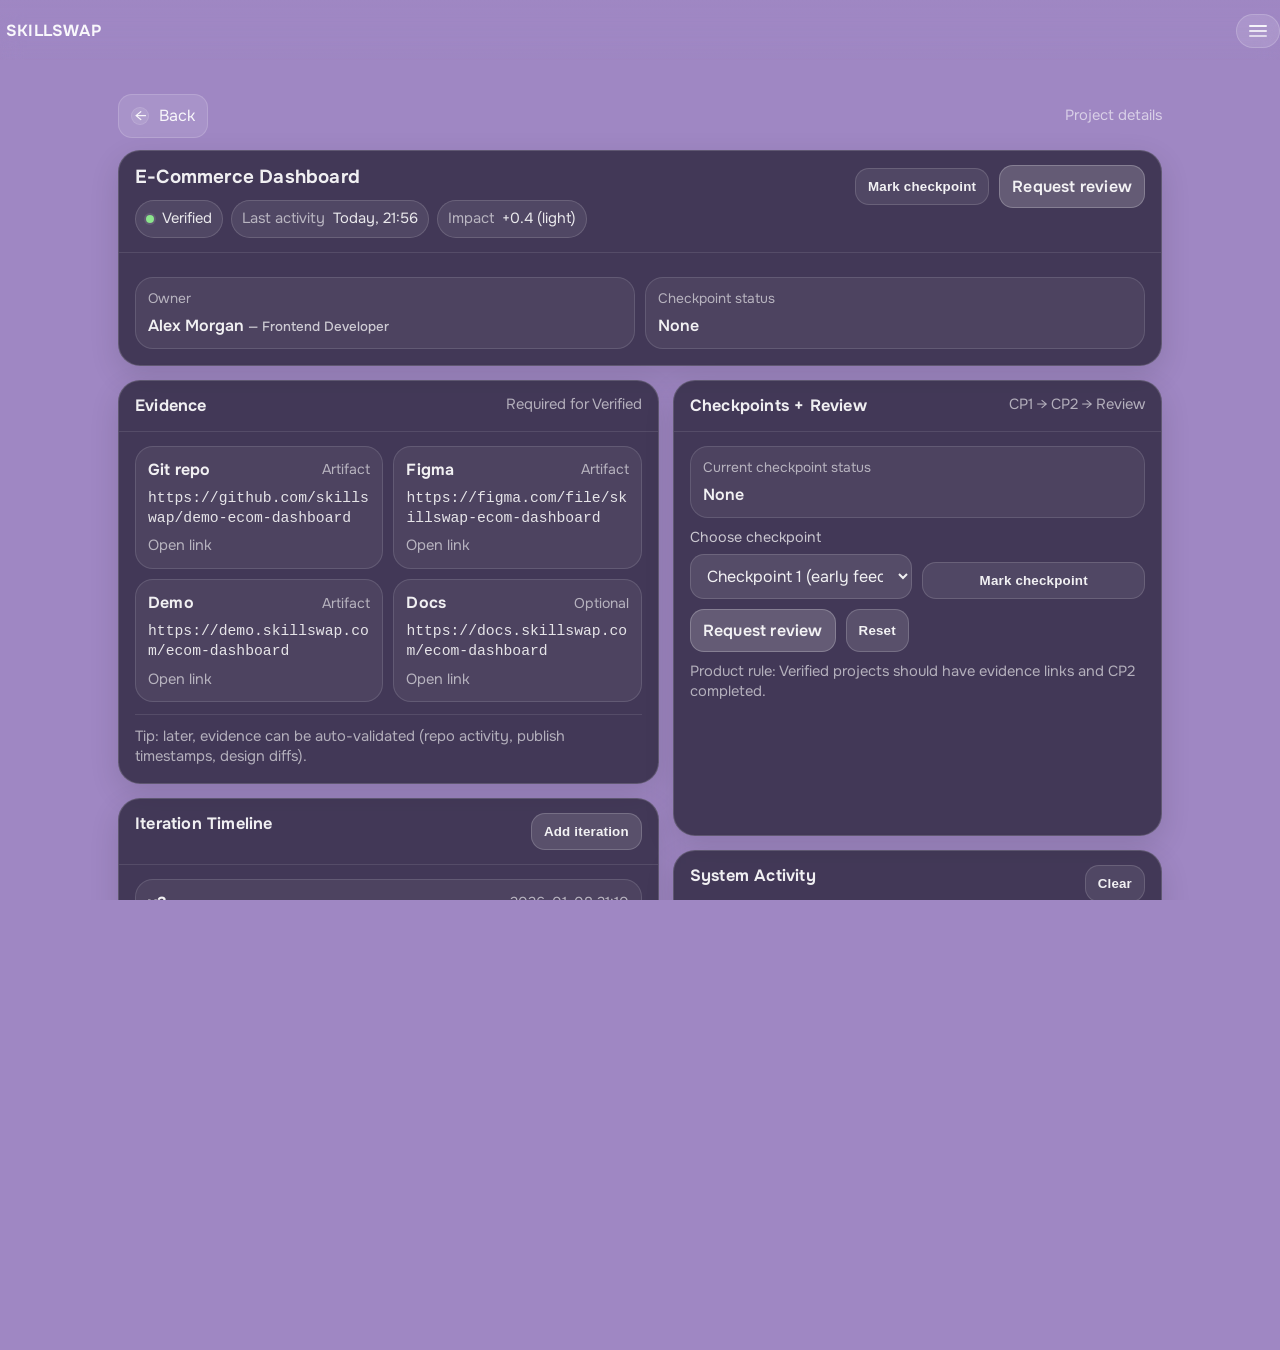
==== project-details.html @ e88d5f63 "Add files via upload" ====
<!doctype html>
<html lang="en">
<head>
  <meta charset="utf-8" />
  <meta name="viewport" content="width=device-width,initial-scale=1" />
  <title>SkillSwap — Project Details</title>

  <!-- Onest (matches existing vibe; if already loaded globally in your project, keeping this is fine) -->
  <link rel="preconnect" href="https://fonts.googleapis.com" />
  <link rel="preconnect" href="https://fonts.gstatic.com" crossorigin />
  <link href="https://fonts.googleapis.com/css2?family=Onest:wght@300;400;500;600;700&display=swap" rel="stylesheet" />

  <style>

    /* topbar stays sticky */
.topbar{
  position: sticky;
  top: 0;
  z-index: 30;
  padding: 18px 28px; /* edge gutter like your home */
  background: linear-gradient(to bottom, rgba(159,135,195,0.92), rgba(159,135,195,0.68), rgba(159,135,195,0));
  backdrop-filter: blur(10px);
}

/* full-bleed header: no pill container */
.header.header--full{
  max-width: none;
  width: 100%;
  margin: 0;
  padding: 0;
  border: none;
  border-radius: 0;
  background: transparent;
  box-shadow: none;
  display: flex;
  align-items: center;
  justify-content: space-between;
}

/* optional: make the hamburger float subtle like your screenshot */
.menuBtn{
  border: 1px solid rgba(255,255,255,0.18);
  background: rgba(31,27,46,0.14);
  backdrop-filter: blur(8px);
  border-radius: 14px;
}

/* mobile gutters */
@media (max-width: 720px){
  .topbar{ padding: 16px 16px; }
}

    :root{
      --bg: #9F87C3;
      --ink: #1F1B2E;

      --glass: rgba(31,27,46,0.72);
      --glass-2: rgba(31,27,46,0.62);
      --stroke: rgba(255,255,255,0.16);
      --stroke-2: rgba(255,255,255,0.10);

      --text: rgba(255,255,255,0.92);
      --muted: rgba(255,255,255,0.72);
      --muted-2: rgba(255,255,255,0.60);

      --shadow: 0 20px 60px rgba(0,0,0,0.18);
      --shadow-soft: 0 10px 30px rgba(0,0,0,0.12);

      --radius-xl: 22px;
      --radius-lg: 18px;
      --radius-md: 14px;
      --radius-sm: 12px;

      --pad: 18px;
      --max: 1080px;

      --focus: rgba(255,255,255,0.92);
      --focusRing: 0 0 0 3px rgba(255,255,255,0.22), 0 0 0 1px rgba(31,27,46,0.35) inset;
    }

    *{ box-sizing: border-box; }
    html, body{ height: 100%; }
    body{
      margin: 0;
      font-family: "Onest", system-ui, -apple-system, Segoe UI, Roboto, Helvetica, Arial, sans-serif;
      background: var(--bg);
      color: var(--text);
      line-height: 1.35;

      /* Keep scrollbar hidden but scroll works */
      overflow-y: auto;
      scrollbar-width: none;              /* Firefox */
      -ms-overflow-style: none;           /* IE/old Edge */
    }
    body::-webkit-scrollbar{ display:none; } /* WebKit */

    a{ color: inherit; text-decoration: none; }
    a:hover{ text-decoration: underline; }

    .wrap{
      max-width: var(--max);
      margin: 0 auto;
      padding: 18px 18px 56px;
    }

    /* ===== Header (keep EXACT same structure you used before if possible) ===== */
    .topbar{
      position: sticky;
      top: 0;
      z-index: 30;
      padding: 14px 0 12px;
      background: linear-gradient(to bottom, rgba(159,135,195,0.92), rgba(159,135,195,0.68), rgba(159,135,195,0));
      backdrop-filter: blur(10px);
    }

    .header{
      display:flex;
      align-items:center;
      justify-content: space-between;
      gap: 12px;

      border: 1px solid var(--stroke-2);
      background: rgba(31,27,46,0.18);
      backdrop-filter: blur(10px);
      box-shadow: var(--shadow-soft);
      border-radius: 999px;
      padding: 10px 12px;
    }

    .brand{
      display:flex;
      align-items:center;
      gap: 10px;
      padding-left: 6px;
      user-select: none;
    }

    .brandMark{
      width: 28px;
      height: 28px;
      border-radius: 10px;
      background: rgba(255,255,255,0.16);
      border: 1px solid rgba(255,255,255,0.18);
      box-shadow: 0 8px 20px rgba(0,0,0,0.14);
    }

    .brandName{
      font-weight: 650;
      letter-spacing: 0.2px;
      color: rgba(255,255,255,0.94);
    }

    .menuBtn{
      appearance: none;
      border: 1px solid rgba(255,255,255,0.18);
      background: rgba(255,255,255,0.12);
      color: rgba(255,255,255,0.92);
      border-radius: 999px;
      padding: 10px 12px;
      cursor: pointer;
      display:flex;
      align-items:center;
      gap: 10px;
      transition: transform 140ms ease, background 140ms ease, border-color 140ms ease;
    }
    .menuBtn:hover{ transform: translateY(-1px); background: rgba(255,255,255,0.14); }
    .menuBtn:active{ transform: translateY(0px); }
    .menuBtn:focus-visible{ outline: none; box-shadow: var(--focusRing); }

    .hamburger{
      width: 18px; height: 12px; position: relative; display:inline-block;
    }
    .hamburger span{
      position:absolute; left:0; right:0;
      height: 2px; border-radius: 2px;
      background: rgba(255,255,255,0.90);
    }
    .hamburger span:nth-child(1){ top: 0; }
    .hamburger span:nth-child(2){ top: 5px; opacity: 0.85; }
    .hamburger span:nth-child(3){ bottom: 0; opacity: 0.7; }

    /* ===== Menu Overlay (ONE controller, uses [hidden]) ===== */
    .menuOverlay[hidden]{ display:none; }
    .menuOverlay{
      position: fixed;
      inset: 0;
      z-index: 50;
      background: rgba(18,14,30,0.52);
      backdrop-filter: blur(8px);
      padding: 18px;
    }

    .menuPanel{
      max-width: 520px;
      margin: 10vh auto 0;
      border-radius: var(--radius-xl);
      background: rgba(31,27,46,0.80);
      border: 1px solid rgba(255,255,255,0.16);
      box-shadow: var(--shadow);
      overflow: hidden;
    }

    .menuHead{
      display:flex;
      align-items:center;
      justify-content: space-between;
      padding: 14px 14px;
      border-bottom: 1px solid rgba(255,255,255,0.10);
    }
    .menuHead .title{
      font-weight: 650;
      letter-spacing: 0.2px;
    }
    .iconBtn{
      appearance: none;
      border: 1px solid rgba(255,255,255,0.18);
      background: rgba(255,255,255,0.10);
      color: rgba(255,255,255,0.92);
      border-radius: 12px;
      padding: 10px 12px;
      cursor: pointer;
      transition: background 140ms ease, transform 140ms ease;
    }
    .iconBtn:hover{ background: rgba(255,255,255,0.12); transform: translateY(-1px); }
    .iconBtn:active{ transform: translateY(0px); }
    .iconBtn:focus-visible{ outline:none; box-shadow: var(--focusRing); }

    .menuBody{ padding: 12px; }
    .menuList{
      display:grid;
      gap: 10px;
    }

    .menuItem{
      display:flex;
      align-items:center;
      justify-content: space-between;
      padding: 12px 12px;
      border-radius: 14px;
      border: 1px solid rgba(255,255,255,0.12);
      background: rgba(255,255,255,0.06);
      transition: transform 140ms ease, background 140ms ease, border-color 140ms ease;
    }
    .menuItem:hover{ transform: translateY(-1px); background: rgba(255,255,255,0.08); border-color: rgba(255,255,255,0.16); }
    .menuItem .hint{ color: var(--muted-2); font-size: 0.92rem; }

    /* ===== Page layout ===== */
    .grid{
      display:grid;
      grid-template-columns: 1.05fr 0.95fr;
      gap: 14px;
      margin-top: 14px;
    }

    @media (max-width: 920px){
      .grid{ grid-template-columns: 1fr; }
      .menuPanel{ margin-top: 8vh; }
    }

    .card{
      border-radius: var(--radius-xl);
      background: var(--glass);
      border: 1px solid var(--stroke);
      box-shadow: var(--shadow-soft);
      overflow: hidden;
    }

    .cardHeader{
      padding: 14px 16px;
      border-bottom: 1px solid rgba(255,255,255,0.10);
      display:flex;
      align-items:flex-start;
      justify-content: space-between;
      gap: 12px;
    }
    .cardHeader .h{
      font-weight: 650;
      letter-spacing: 0.2px;
      margin: 0;
      font-size: 1.02rem;
    }
    .cardBody{ padding: 14px 16px 16px; }

    .muted{ color: var(--muted); }
    .muted2{ color: var(--muted-2); }

    .pillRow{
      display:flex;
      flex-wrap: wrap;
      align-items:center;
      gap: 8px;
      margin-top: 10px;
    }

    .badge{
      display:inline-flex;
      align-items:center;
      gap: 8px;
      padding: 8px 10px;
      border-radius: 999px;
      border: 1px solid rgba(255,255,255,0.14);
      background: rgba(255,255,255,0.08);
      font-size: 0.92rem;
      color: rgba(255,255,255,0.88);
    }
    .dot{
      width: 8px; height: 8px; border-radius: 50%;
      background: rgba(255,255,255,0.65);
      box-shadow: 0 0 0 2px rgba(255,255,255,0.10);
    }
    .badge[data-status="verified"] .dot{ background: rgba(144, 238, 144, 0.95); }
    .badge[data-status="in-review"] .dot{ background: rgba(255, 215, 0, 0.95); }
    .badge[data-status="in-progress"] .dot{ background: rgba(135, 206, 250, 0.95); }

    .actions{
      display:flex;
      flex-wrap: wrap;
      gap: 10px;
      align-items:center;
      justify-content: flex-end;
    }

    .btn{
      appearance: none;
      border: 1px solid rgba(255,255,255,0.18);
      background: rgba(255,255,255,0.12);
      color: rgba(255,255,255,0.92);
      border-radius: 14px;
      padding: 10px 12px;
      cursor: pointer;
      transition: transform 140ms ease, background 140ms ease, border-color 140ms ease;
      font-weight: 600;
      letter-spacing: 0.2px;
    }
    .btn:hover{ transform: translateY(-1px); background: rgba(255,255,255,0.14); }
    .btn:active{ transform: translateY(0px); }
    .btn:focus-visible{ outline:none; box-shadow: var(--focusRing); }
    .btn.primary{
      background: rgba(255,255,255,0.18);
      border-color: rgba(255,255,255,0.22);
    }
    .btn.ghost{
      background: rgba(255,255,255,0.08);
      border-color: rgba(255,255,255,0.14);
    }

    .linkBtn{
      appearance: none;
      border: none;
      background: transparent;
      color: rgba(255,255,255,0.92);
      padding: 0;
      cursor: pointer;
      font: inherit;
      text-decoration: underline;
      text-decoration-color: rgba(255,255,255,0.35);
      text-underline-offset: 3px;
    }
    .linkBtn:focus-visible{ outline:none; box-shadow: var(--focusRing); border-radius: 10px; }

    .kvs{
      display:grid;
      grid-template-columns: 1fr 1fr;
      gap: 10px;
      margin-top: 10px;
    }
    @media (max-width: 720px){
      .kvs{ grid-template-columns: 1fr; }
    }

    .kv{
      padding: 12px 12px;
      border-radius: var(--radius-lg);
      border: 1px solid rgba(255,255,255,0.12);
      background: rgba(255,255,255,0.06);
    }
    .kv .k{ font-size: 0.86rem; color: var(--muted-2); }
    .kv .v{ margin-top: 6px; font-weight: 600; color: rgba(255,255,255,0.92); }
    .kv .v small{ font-weight: 500; color: var(--muted); }

    /* Evidence: link cards */
    .evidenceGrid{
      display:grid;
      grid-template-columns: 1fr 1fr;
      gap: 10px;
    }
    @media (max-width: 720px){
      .evidenceGrid{ grid-template-columns: 1fr; }
    }
    .linkCard{
      border-radius: var(--radius-lg);
      border: 1px solid rgba(255,255,255,0.12);
      background: rgba(255,255,255,0.06);
      padding: 12px 12px;
      display:flex;
      flex-direction: column;
      gap: 8px;
      min-height: 92px;
      transition: transform 140ms ease, background 140ms ease, border-color 140ms ease;
    }
    .linkCard:hover{ transform: translateY(-1px); background: rgba(255,255,255,0.08); border-color: rgba(255,255,255,0.16); }
    .linkCard .top{
      display:flex;
      align-items:center;
      justify-content: space-between;
      gap: 10px;
    }
    .linkCard .label{
      font-weight: 650;
      letter-spacing: 0.2px;
    }
    .linkCard .meta{
      font-size: 0.88rem;
      color: var(--muted-2);
    }
    .mono{
      font-family: ui-monospace, SFMono-Regular, Menlo, Monaco, Consolas, "Liberation Mono", "Courier New", monospace;
      font-size: 0.92rem;
      color: rgba(255,255,255,0.86);
      word-break: break-word;
    }

    /* Timeline */
    .timeline{
      display:grid;
      gap: 10px;
    }
    .tItem{
      border-radius: var(--radius-lg);
      border: 1px solid rgba(255,255,255,0.12);
      background: rgba(255,255,255,0.06);
      padding: 12px 12px;
      display:grid;
      gap: 6px;
    }
    .tTop{
      display:flex;
      flex-wrap: wrap;
      align-items:center;
      justify-content: space-between;
      gap: 8px;
    }
    .tVer{
      font-weight: 700;
      letter-spacing: 0.2px;
    }
    .tDate{
      font-size: 0.90rem;
      color: var(--muted-2);
    }
    .tChange{
      color: rgba(255,255,255,0.90);
    }
    .tArtifacts{
      display:flex;
      flex-wrap: wrap;
      gap: 8px;
      margin-top: 2px;
    }
    .chip{
      display:inline-flex;
      align-items:center;
      gap: 8px;
      padding: 7px 10px;
      border-radius: 999px;
      border: 1px solid rgba(255,255,255,0.12);
      background: rgba(255,255,255,0.06);
      font-size: 0.90rem;
      color: rgba(255,255,255,0.86);
    }
    .chip a{ text-decoration: underline; text-decoration-color: rgba(255,255,255,0.28); }

    /* Forms */
    label{
      display:block;
      font-size: 0.90rem;
      color: var(--muted);
      margin-bottom: 6px;
    }
    input, textarea, select{
      width: 100%;
      border-radius: 14px;
      border: 1px solid rgba(255,255,255,0.14);
      background: rgba(255,255,255,0.10);
      color: rgba(255,255,255,0.92);
      padding: 10px 12px;
      outline: none;
      transition: box-shadow 140ms ease, border-color 140ms ease, background 140ms ease;
      font: inherit;
    }
    textarea{ resize: vertical; min-height: 90px; }
    input::placeholder, textarea::placeholder{ color: rgba(255,255,255,0.55); }
    input:focus, textarea:focus, select:focus{
      box-shadow: var(--focusRing);
      border-color: rgba(255,255,255,0.24);
      background: rgba(255,255,255,0.12);
    }

    .formRow{
      display:grid;
      grid-template-columns: 1fr 1fr;
      gap: 10px;
    }
    @media (max-width: 720px){
      .formRow{ grid-template-columns: 1fr; }
    }

    .hr{
      height: 1px;
      background: rgba(255,255,255,0.10);
      margin: 12px 0;
    }

    /* Activity log */
    .log{
      list-style: none;
      padding: 0;
      margin: 0;
      display:grid;
      gap: 10px;
    }
    .logItem{
      border-radius: var(--radius-lg);
      border: 1px solid rgba(255,255,255,0.12);
      background: rgba(255,255,255,0.06);
      padding: 12px 12px;
      display:flex;
      align-items:flex-start;
      justify-content: space-between;
      gap: 10px;
    }
    .logItem .msg{ color: rgba(255,255,255,0.90); }
    .logItem .ts{ color: var(--muted-2); font-size: 0.90rem; white-space: nowrap; }

    /* Modal (custom, accessible-ish) */
    .modal[hidden]{ display:none; }
    .modal{
      position: fixed;
      inset: 0;
      z-index: 60;
      background: rgba(18,14,30,0.56);
      backdrop-filter: blur(8px);
      padding: 18px;
      display:flex;
      align-items:center;
      justify-content:center;
    }
    .modalPanel{
      width: min(680px, 100%);
      border-radius: var(--radius-xl);
      background: rgba(31,27,46,0.84);
      border: 1px solid rgba(255,255,255,0.16);
      box-shadow: var(--shadow);
      overflow:hidden;
    }
    .modalHead{
      display:flex;
      align-items:center;
      justify-content: space-between;
      gap: 12px;
      padding: 14px 14px;
      border-bottom: 1px solid rgba(255,255,255,0.10);
    }
    .modalTitle{
      margin: 0;
      font-size: 1.04rem;
      font-weight: 700;
      letter-spacing: 0.2px;
    }
    .modalBody{ padding: 14px 14px 16px; }
    .modalFoot{
      padding: 12px 14px 14px;
      border-top: 1px solid rgba(255,255,255,0.10);
      display:flex;
      justify-content:flex-end;
      gap: 10px;
      flex-wrap: wrap;
    }

    .srOnly{
      position:absolute;
      width:1px;height:1px;
      padding:0;margin:-1px;
      overflow:hidden;clip:rect(0,0,0,0);
      white-space:nowrap;border:0;
    }

    /* Small back row */
    .backRow{
      display:flex;
      align-items:center;
      justify-content: space-between;
      gap: 10px;
      padding: 16px 0 0;
    }
    .backLink{
      display:inline-flex;
      align-items:center;
      gap: 10px;
      padding: 10px 12px;
      border-radius: 14px;
      border: 1px solid rgba(255,255,255,0.16);
      background: rgba(255,255,255,0.10);
      text-decoration:none;
      transition: transform 140ms ease, background 140ms ease;
    }
    .backLink:hover{ transform: translateY(-1px); background: rgba(255,255,255,0.12); text-decoration:none; }
    .backLink:focus-visible{ outline:none; box-shadow: var(--focusRing); }
    .backLink .arrow{
      width: 18px; height: 18px; border-radius: 9px;
      display:inline-flex; align-items:center; justify-content:center;
      background: rgba(255,255,255,0.10);
      border: 1px solid rgba(255,255,255,0.12);
    }
    html, body{
  height: 100%;
  overflow-y: auto;
  overflow-x: hidden;
  scrollbar-width: none;      /* Firefox */
  -ms-overflow-style: none;   /* IE/old Edge */
}
body::-webkit-scrollbar{
  display: none;              /* Chrome/Safari/Opera */
}

  </style>
</head>

<body>
  <div class="topbar">
  <header class="header header--full" aria-label="SkillSwap header">
    <div class="brand" aria-label="SkillSwap">
      <div class="brandName">SKILLSWAP</div>
    </div>

    <button class="menuBtn" id="menuButton" type="button"
      aria-haspopup="dialog" aria-controls="menuOverlay" aria-expanded="false">
      <span class="srOnly">Open menu</span>
      <span class="hamburger" aria-hidden="true">
        <span></span><span></span><span></span>
      </span>
    </button>
  </header>
</div>

  <!-- Menu overlay -->
  <div class="menuOverlay" id="menuOverlay" hidden role="dialog" aria-modal="true" aria-label="Menu">
    <div class="menuPanel" role="document">
      <div class="menuHead">
        <div class="title">Menu</div>
        <button class="iconBtn" id="menuClose" type="button">
          Close
        </button>
      </div>
      <div class="menuBody">
        <nav class="menuList" aria-label="Primary">
          <a class="menuItem" href="home.html">
            <span>Portfolio Home</span>
            <span class="hint">home.html</span>
          </a>
          <a class="menuItem" href="index.html">
            <span>Landing</span>
            <span class="hint">index.html</span>
          </a>
          <a class="menuItem" href="login.html">
            <span>Login</span>
            <span class="hint">login.html</span>
          </a>
          <a class="menuItem" href="validation-details.html">
            <span>Validation</span>
            <span class="hint">validation-details.html</span>
          </a>
        </nav>

        <div class="hr"></div>
        <div class="muted2" style="font-size:0.92rem;">
          Demo user: Alex Morgan — Frontend Developer
        </div>
      </div>
    </div>
  </div>

  <!-- Iteration modal -->
  <div class="modal" id="iterationModal" hidden role="dialog" aria-modal="true" aria-labelledby="iterationModalTitle">
    <div class="modalPanel" role="document">
      <div class="modalHead">
        <h2 class="modalTitle" id="iterationModalTitle">Add iteration</h2>
        <button class="iconBtn" id="iterationClose" type="button">Close</button>
      </div>

      <form id="iterationForm" class="modalBody" novalidate>
        <div style="display:grid; gap:10px;">
          <div>
            <label for="itChange">What changed (1 line)</label>
            <input id="itChange" name="itChange" type="text" placeholder="Example: Improved filters + added export states" required maxlength="140" />
          </div>

          <div class="formRow">
            <div>
              <label for="itRepo">Repo link (optional)</label>
              <input id="itRepo" name="itRepo" type="url" inputmode="url" placeholder="https://github.com/..." />
            </div>
            <div>
              <label for="itFigma">Figma link (optional)</label>
              <input id="itFigma" name="itFigma" type="url" inputmode="url" placeholder="https://figma.com/..." />
            </div>
          </div>

          <div>
            <label for="itDemo">Demo link (optional)</label>
            <input id="itDemo" name="itDemo" type="url" inputmode="url" placeholder="https://..." />
          </div>

          <div class="muted2" style="font-size:0.92rem;">
            Submitting appends a new timeline item (front-end only).
          </div>
        </div>
      </form>

      <div class="modalFoot">
        <button class="btn ghost" id="iterationCancel" type="button">Cancel</button>
        <button class="btn primary" id="iterationSubmit" type="submit" form="iterationForm">Add</button>
      </div>
    </div>
  </div>

  <main class="wrap" id="pageRoot">
    <div class="backRow">
      <a class="backLink" href="home.html" aria-label="Back to home">
        <span class="arrow" aria-hidden="true">←</span>
        <span>Back</span>
      </a>

      <div class="muted2" style="font-size:0.92rem;">
        Project details
      </div>
    </div>

    <!-- Project Header area -->
    <section class="card" aria-label="Project header" style="margin-top: 12px;">
      <div class="cardHeader">
        <div>
          <h1 class="h" style="font-size: 1.18rem; margin:0;">E-Commerce Dashboard</h1>
          <div class="pillRow">
            <span class="badge" id="statusBadge" data-status="verified" aria-label="Project status">
              <span class="dot" aria-hidden="true"></span>
              <span id="statusText">Verified</span>
            </span>

            <span class="badge" aria-label="Last activity">
              <span class="muted2">Last activity</span>
              <span id="lastActivity">Today, 10:10</span>
            </span>

            <span class="badge" aria-label="Portfolio strength impact">
              <span class="muted2">Impact</span>
              <span>+0.4 (light)</span>
            </span>
          </div>
        </div>

        <div class="actions" aria-label="Project actions">
          <button class="btn ghost" id="markCheckpointBtn" type="button">Mark checkpoint</button>
          <a class="btn primary" href="validation-details.html" role="button">Request review</a>
        </div>
      </div>

      <div class="cardBody">
        <div class="kvs" aria-label="Project info">
          <div class="kv">
            <div class="k">Owner</div>
            <div class="v">Alex Morgan <small class="muted2">— Frontend Developer</small></div>
          </div>
          <div class="kv">
            <div class="k">Checkpoint status</div>
            <div class="v" id="checkpointStatus">None</div>
          </div>
        </div>
      </div>
    </section>

    <div class="grid" aria-label="Project content">
      <!-- Left column -->
      <div style="display:grid; gap:14px;">

        <!-- Evidence section -->
        <section class="card" aria-label="Evidence">
          <div class="cardHeader">
            <h2 class="h">Evidence</h2>
            <div class="muted2" style="font-size:0.92rem;">Required for Verified</div>
          </div>

          <div class="cardBody">
            <div class="evidenceGrid">
              <div class="linkCard" role="group" aria-label="Git repo link">
                <div class="top">
                  <div class="label">Git repo</div>
                  <div class="meta">Artifact</div>
                </div>
                <div class="mono" id="repoLinkText">https://github.com/skillswap/demo-ecom-dashboard</div>
                <div class="muted2" style="font-size:0.92rem;">
                  <a href="https://github.com/skillswap/demo-ecom-dashboard" target="_blank" rel="noreferrer">Open link</a>
                </div>
              </div>

              <div class="linkCard" role="group" aria-label="Figma link">
                <div class="top">
                  <div class="label">Figma</div>
                  <div class="meta">Artifact</div>
                </div>
                <div class="mono" id="figmaLinkText">https://figma.com/file/skillswap-ecom-dashboard</div>
                <div class="muted2" style="font-size:0.92rem;">
                  <a href="https://figma.com/file/skillswap-ecom-dashboard" target="_blank" rel="noreferrer">Open link</a>
                </div>
              </div>

              <div class="linkCard" role="group" aria-label="Demo link">
                <div class="top">
                  <div class="label">Demo</div>
                  <div class="meta">Artifact</div>
                </div>
                <div class="mono" id="demoLinkText">https://demo.skillswap.com/ecom-dashboard</div>
                <div class="muted2" style="font-size:0.92rem;">
                  <a href="https://demo.skillswap.com/ecom-dashboard" target="_blank" rel="noreferrer">Open link</a>
                </div>
              </div>

              <div class="linkCard" role="group" aria-label="Docs link">
                <div class="top">
                  <div class="label">Docs</div>
                  <div class="meta">Optional</div>
                </div>
                <div class="mono" id="docsLinkText">https://docs.skillswap.com/ecom-dashboard</div>
                <div class="muted2" style="font-size:0.92rem;">
                  <a href="https://docs.skillswap.com/ecom-dashboard" target="_blank" rel="noreferrer">Open link</a>
                </div>
              </div>
            </div>

            <div class="hr"></div>
            <div class="muted2" style="font-size:0.92rem;">
              Tip: later, evidence can be auto-validated (repo activity, publish timestamps, design diffs).
            </div>
          </div>
        </section>

        <!-- Iteration timeline -->
        <section class="card" aria-label="Iteration timeline">
          <div class="cardHeader">
            <h2 class="h">Iteration Timeline</h2>
            <button class="btn" id="addIterationBtn" type="button">Add iteration</button>
          </div>

          <div class="cardBody">
            <div class="timeline" id="timeline">
              <article class="tItem" data-version="v3">
                <div class="tTop">
                  <div class="tVer">v3</div>
                  <div class="tDate">2026-01-08 21:10</div>
                </div>
                <div class="tChange">Polished data table states and improved keyboard navigation.</div>
                <div class="tArtifacts">
                  <span class="chip">Repo: <a href="https://github.com/skillswap/demo-ecom-dashboard" target="_blank" rel="noreferrer">link</a></span>
                  <span class="chip">Demo: <a href="https://demo.skillswap.com/ecom-dashboard" target="_blank" rel="noreferrer">link</a></span>
                </div>
              </article>

              <article class="tItem" data-version="v2">
                <div class="tTop">
                  <div class="tVer">v2</div>
                  <div class="tDate">2026-01-06 18:40</div>
                </div>
                <div class="tChange">Added filter panel + export flow with loading + error states.</div>
                <div class="tArtifacts">
                  <span class="chip">Figma: <a href="https://figma.com/file/skillswap-ecom-dashboard" target="_blank" rel="noreferrer">link</a></span>
                </div>
              </article>

              <article class="tItem" data-version="v1">
                <div class="tTop">
                  <div class="tVer">v1</div>
                  <div class="tDate">2026-01-03 11:05</div>
                </div>
                <div class="tChange">Initial dashboard layout with KPI cards and orders table.</div>
                <div class="tArtifacts">
                  <span class="chip">Docs: <a href="https://docs.skillswap.com/ecom-dashboard" target="_blank" rel="noreferrer">link</a></span>
                </div>
              </article>
            </div>
          </div>
        </section>
      </div>

      <!-- Right column -->
      <aside style="display:grid; gap:14px;">
        <!-- Checkpoints + Review Request -->
        <section class="card" aria-label="Checkpoints and review request">
          <div class="cardHeader">
            <h2 class="h">Checkpoints + Review</h2>
            <div class="muted2" style="font-size:0.92rem;">CP1 → CP2 → Review</div>
          </div>
          <div class="cardBody" style="display:grid; gap:10px;">
            <div class="kv">
              <div class="k">Current checkpoint status</div>
              <div class="v" id="checkpointStatus2">None</div>
            </div>

            <div class="formRow">
              <div>
                <label for="checkpointSelect">Choose checkpoint</label>
                <select id="checkpointSelect" name="checkpointSelect">
                  <option value="cp1">Checkpoint 1 (early feedback)</option>
                  <option value="cp2">Checkpoint 2 (verification checkpoint)</option>
                </select>
              </div>
              <div style="display:flex; align-items:flex-end; gap:10px;">
                <button class="btn ghost" id="markCheckpointConfirmBtn" type="button" style="width:100%;">Mark checkpoint</button>
              </div>
            </div>

            <div style="display:flex; gap:10px; flex-wrap:wrap;">
              <a class="btn primary" href="validation-details.html" role="button">Request review</a>
              <button class="btn" id="resetCheckpointBtn" type="button">Reset</button>
            </div>

            <div class="muted2" style="font-size:0.92rem;">
              Product rule: Verified projects should have evidence links and CP2 completed.
            </div>
          </div>
        </section>

        <!-- System Activity log -->
        <section class="card" aria-label="System activity log">
          <div class="cardHeader">
            <h2 class="h">System Activity</h2>
            <button class="btn ghost" id="clearLogBtn" type="button">Clear</button>
          </div>

          <div class="cardBody">
            <ul class="log" id="activityLog" aria-label="Activity entries">
              <li class="logItem">
                <div class="msg">Loaded project details.</div>
                <div class="ts" data-ts></div>
              </li>
              <li class="logItem">
                <div class="msg">Evidence links available.</div>
                <div class="ts" data-ts></div>
              </li>
              <li class="logItem">
                <div class="msg">Project status set to Verified.</div>
                <div class="ts" data-ts></div>
              </li>
            </ul>

            <div class="hr"></div>
            <div class="muted2" style="font-size:0.92rem;">
              Log is front-end only; later can be persisted.
            </div>
          </div>
        </section>
      </aside>
    </div>
  </main>

  <script>
    // ===== Shared menu controller (ONE controller, uses [hidden]) =====
    (function(){
      const menuButton = document.getElementById('menuButton');
      const menuOverlay = document.getElementById('menuOverlay');
      const menuClose = document.getElementById('menuClose');

      let lastFocusEl = null;

      function openMenu(){
        lastFocusEl = document.activeElement;
        menuOverlay.hidden = false;
        menuButton.setAttribute('aria-expanded', 'true');
        menuClose.focus();
      }

      function closeMenu(){
        menuOverlay.hidden = true;
        menuButton.setAttribute('aria-expanded', 'false');
        if (lastFocusEl && typeof lastFocusEl.focus === 'function') lastFocusEl.focus();
      }

      menuButton.addEventListener('click', () => {
        if (menuOverlay.hidden) openMenu();
        else closeMenu();
      });

      menuClose.addEventListener('click', closeMenu);

      menuOverlay.addEventListener('click', (e) => {
        // Click outside panel closes
        const panel = menuOverlay.querySelector('.menuPanel');
        if (!panel.contains(e.target)) closeMenu();
      });

      document.addEventListener('keydown', (e) => {
        if (e.key === 'Escape' && !menuOverlay.hidden) closeMenu();
      });
    })();

    // ===== Helpers =====
    function pad2(n){ return String(n).padStart(2,'0'); }
    function nowStamp(){
      const d = new Date();
      return `${d.getFullYear()}-${pad2(d.getMonth()+1)}-${pad2(d.getDate())} ${pad2(d.getHours())}:${pad2(d.getMinutes())}`;
    }
    function nowFriendly(){
      const d = new Date();
      return `Today, ${pad2(d.getHours())}:${pad2(d.getMinutes())}`;
    }

    function addLog(message){
      const log = document.getElementById('activityLog');
      const li = document.createElement('li');
      li.className = 'logItem';
      li.innerHTML = `
        <div class="msg"></div>
        <div class="ts"></div>
      `;
      li.querySelector('.msg').textContent = message;
      li.querySelector('.ts').textContent = nowStamp();
      log.prepend(li);
    }

    function setLastActivity(){
      document.getElementById('lastActivity').textContent = nowFriendly();
    }

    // Seed timestamps for initial static entries
    (function initLogTimestamps(){
      document.querySelectorAll('[data-ts]').forEach((el, idx) => {
        const d = new Date(Date.now() - (idx * 1000 * 60 * 8));
        el.textContent = `${d.getFullYear()}-${pad2(d.getMonth()+1)}-${pad2(d.getDate())} ${pad2(d.getHours())}:${pad2(d.getMinutes())}`;
      });
    })();

    // ===== Iteration modal + timeline append =====
    (function(){
      const modal = document.getElementById('iterationModal');
      const openBtn = document.getElementById('addIterationBtn');
      const closeBtn = document.getElementById('iterationClose');
      const cancelBtn = document.getElementById('iterationCancel');
      const form = document.getElementById('iterationForm');
      const itChange = document.getElementById('itChange');
      const itRepo = document.getElementById('itRepo');
      const itFigma = document.getElementById('itFigma');
      const itDemo = document.getElementById('itDemo');
      const timeline = document.getElementById('timeline');

      let lastFocusEl = null;

      function getNextVersion(){
        const items = Array.from(timeline.querySelectorAll('.tItem'));
        const max = items.reduce((acc, el) => {
          const v = el.getAttribute('data-version') || '';
          const num = parseInt(v.replace('v',''), 10);
          return Number.isFinite(num) ? Math.max(acc, num) : acc;
        }, 0);
        return `v${max + 1}`;
      }

      function openModal(){
        lastFocusEl = document.activeElement;
        modal.hidden = false;
        itChange.focus();
      }

      function closeModal(){
        modal.hidden = true;
        form.reset();
        if (lastFocusEl && typeof lastFocusEl.focus === 'function') lastFocusEl.focus();
      }

      openBtn.addEventListener('click', openModal);
      closeBtn.addEventListener('click', closeModal);
      cancelBtn.addEventListener('click', closeModal);

      modal.addEventListener('click', (e) => {
        const panel = modal.querySelector('.modalPanel');
        if (!panel.contains(e.target)) closeModal();
      });

      document.addEventListener('keydown', (e) => {
        if (e.key === 'Escape' && !modal.hidden) closeModal();
      });

      form.addEventListener('submit', (e) => {
        e.preventDefault();

        const change = itChange.value.trim();
        if (!change){
          itChange.focus();
          itChange.setAttribute('aria-invalid', 'true');
          return;
        }
        itChange.removeAttribute('aria-invalid');

        const version = getNextVersion();
        const date = nowStamp();

        const artifacts = [];
        const repo = itRepo.value.trim();
        const figma = itFigma.value.trim();
        const demo = itDemo.value.trim();

        if (repo) artifacts.push({ label: 'Repo', url: repo });
        if (figma) artifacts.push({ label: 'Figma', url: figma });
        if (demo) artifacts.push({ label: 'Demo', url: demo });

        const artHtml = artifacts.length
          ? `<div class="tArtifacts">
              ${artifacts.map(a => `
                <span class="chip">${a.label}: <a href="${a.url}" target="_blank" rel="noreferrer">link</a></span>
              `).join('')}
            </div>`
          : `<div class="tArtifacts"><span class="chip">Artifacts: <span class="muted2">None added</span></span></div>`;

        const article = document.createElement('article');
        article.className = 'tItem';
        article.setAttribute('data-version', version);
        article.innerHTML = `
          <div class="tTop">
            <div class="tVer">${version}</div>
            <div class="tDate">${date}</div>
          </div>
          <div class="tChange"></div>
          ${artHtml}
        `;
        article.querySelector('.tChange').textContent = change;

        timeline.prepend(article);

        setLastActivity();
        addLog(`Iteration added (${version}).`);

        closeModal();
      });
    })();

    // ===== Checkpoints =====
    (function(){
      const checkpointStatus = document.getElementById('checkpointStatus');
      const checkpointStatus2 = document.getElementById('checkpointStatus2');
      const select = document.getElementById('checkpointSelect');
      const markBtnInline = document.getElementById('markCheckpointConfirmBtn');
      const markBtnHeader = document.getElementById('markCheckpointBtn');
      const resetBtn = document.getElementById('resetCheckpointBtn');

      let state = 'none'; // none | cp1 | cp2

      function render(){
        const label = state === 'cp1'
          ? 'CP1 done'
          : state === 'cp2'
            ? 'CP2 done'
            : 'None';
        checkpointStatus.textContent = label;
        checkpointStatus2.textContent = label;
      }

      function mark(cp){
        if (cp === 'cp2' && state !== 'cp2'){
          state = 'cp2';
          addLog('Checkpoint 2 marked (verification checkpoint).');
        } else if (cp === 'cp1' && state === 'none'){
          state = 'cp1';
          addLog('Checkpoint 1 marked (early feedback).');
        } else if (cp === 'cp1' && state !== 'none'){
          addLog('Checkpoint 1 already completed.');
        } else if (cp === 'cp2' && state === 'cp2'){
          addLog('Checkpoint 2 already completed.');
        }
        setLastActivity();
        render();
      }

      function reset(){
        state = 'none';
        addLog('Checkpoint status reset.');
        setLastActivity();
        render();
      }

      markBtnInline.addEventListener('click', () => mark(select.value));

      // Header button: quick mark with choice (uses current select value for simplicity)
      markBtnHeader.addEventListener('click', () => {
        mark(select.value);
        // bring attention to status
        checkpointStatus2.scrollIntoView({ behavior: 'smooth', block: 'center' });
      });

      resetBtn.addEventListener('click', reset);

      render();
    })();

    // ===== Activity log clear =====
    (function(){
      const clearBtn = document.getElementById('clearLogBtn');
      const log = document.getElementById('activityLog');

      clearBtn.addEventListener('click', () => {
        log.innerHTML = '';
        addLog('System log cleared.');
        setLastActivity();
      });
    })();

    // Initialize last activity display
    (function(){
      document.getElementById('lastActivity').textContent = nowFriendly();
    })();
    
  </script>
</body>
</html>
```
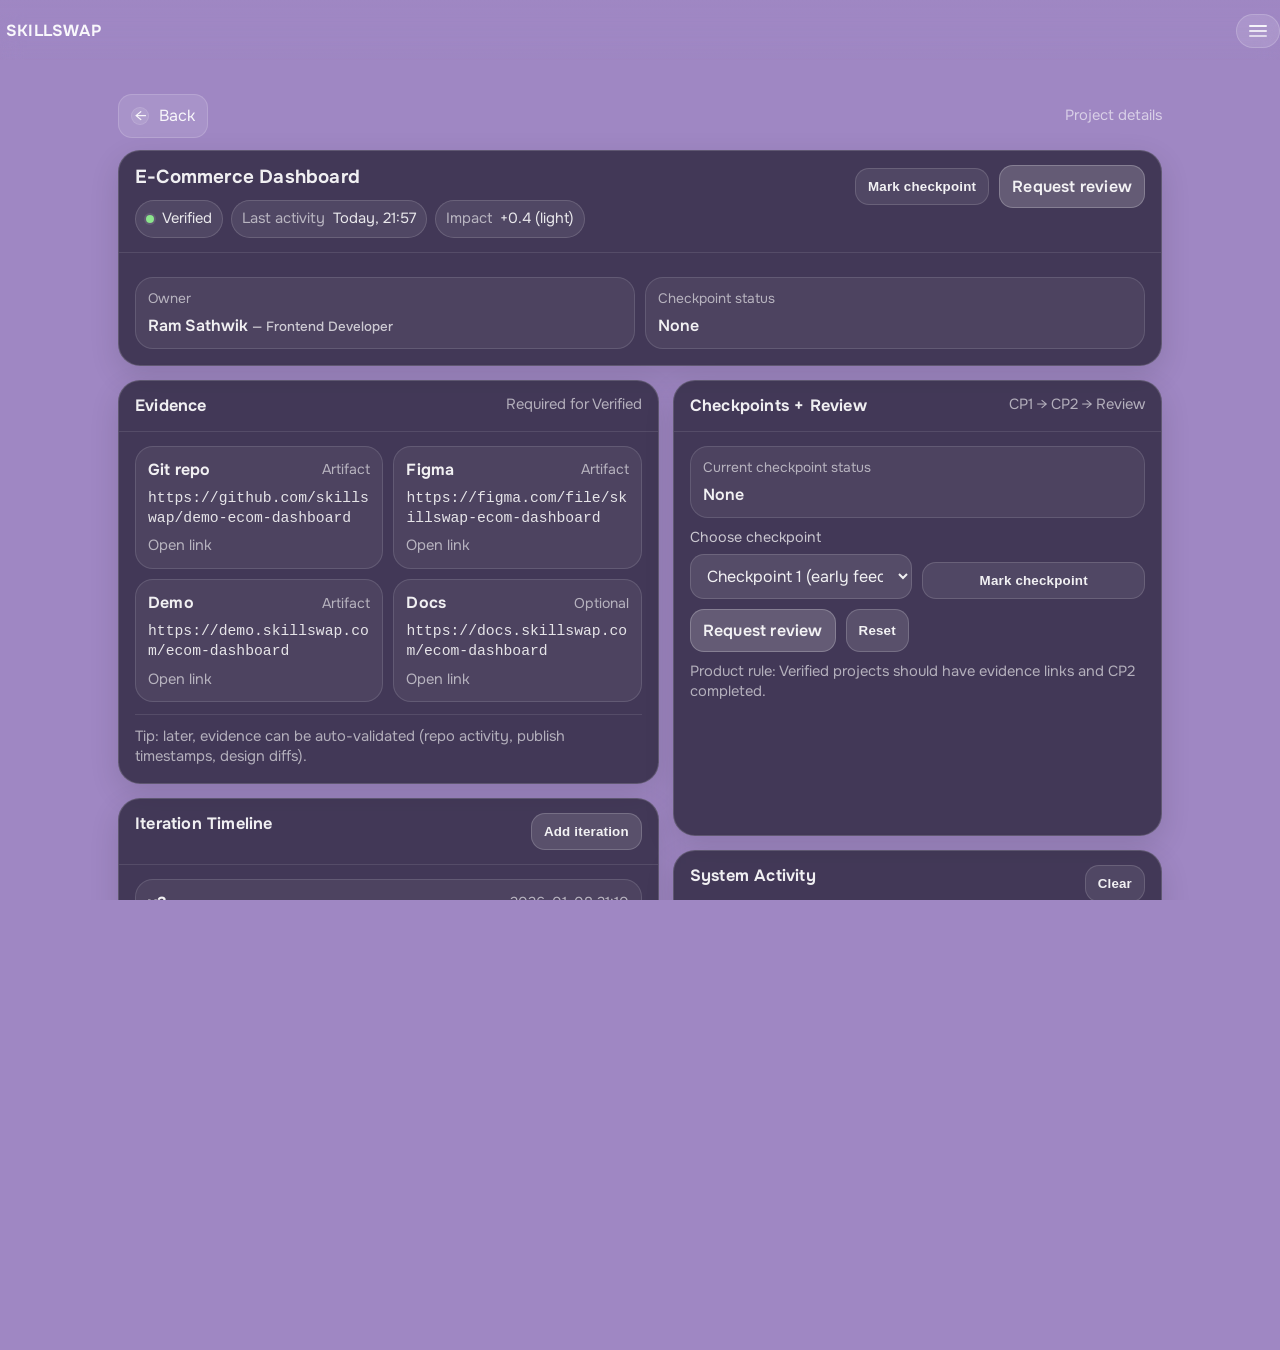
==== commit 707822d9: "Update project-details.html changed name dawg" ====
--- a/project-details.html
+++ b/project-details.html
@@ -674,7 +674,7 @@
 
         <div class="hr"></div>
         <div class="muted2" style="font-size:0.92rem;">
-          Demo user: Alex Morgan — Frontend Developer
+          Demo user: Ram Sathwik — Frontend Developer
         </div>
       </div>
     </div>
@@ -769,7 +769,7 @@
         <div class="kvs" aria-label="Project info">
           <div class="kv">
             <div class="k">Owner</div>
-            <div class="v">Alex Morgan <small class="muted2">— Frontend Developer</small></div>
+            <div class="v">Ram Sathwik <small class="muted2">— Frontend Developer</small></div>
           </div>
           <div class="kv">
             <div class="k">Checkpoint status</div>
@@ -1220,3 +1220,4 @@
 </body>
 </html>
 ```
+
